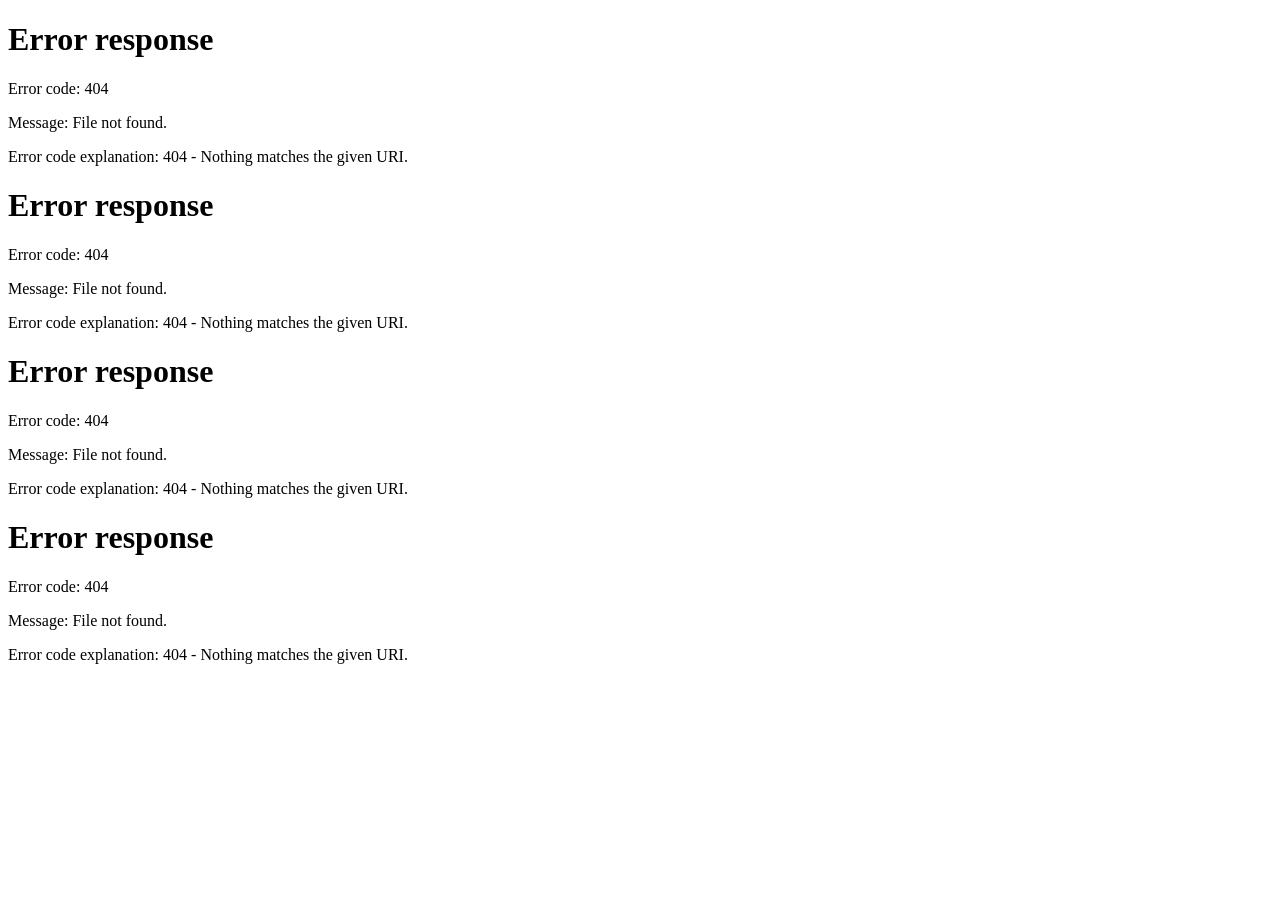
==== index.html @ 6dfda19c "chore: initital commit" ====
<!DOCTYPE html>
<html lang="en">

<head>
    <meta charset="UTF-8">
    <title>Landing Page</title>
    <link rel="stylesheet" href="style.css">
</head>

<body>
    <div id="hero"></div>
    <div id="features"></div>
    <div id="pricing"></div>
    <div id="contact"></div>
    <script>
        function loadSection(id, file) {
            fetch(file)
                .then(res => res.text())
                .then(html => {
                    document.getElementById(id).innerHTML = html;
                });
        }
        loadSection("hero", "sections/hero.html");
        loadSection("features", "sections/features.html");
        loadSection("pricing", "sections/pricing.html");
        loadSection("contact", "sections/contact.html"); 
    </script>
</body>

</html>
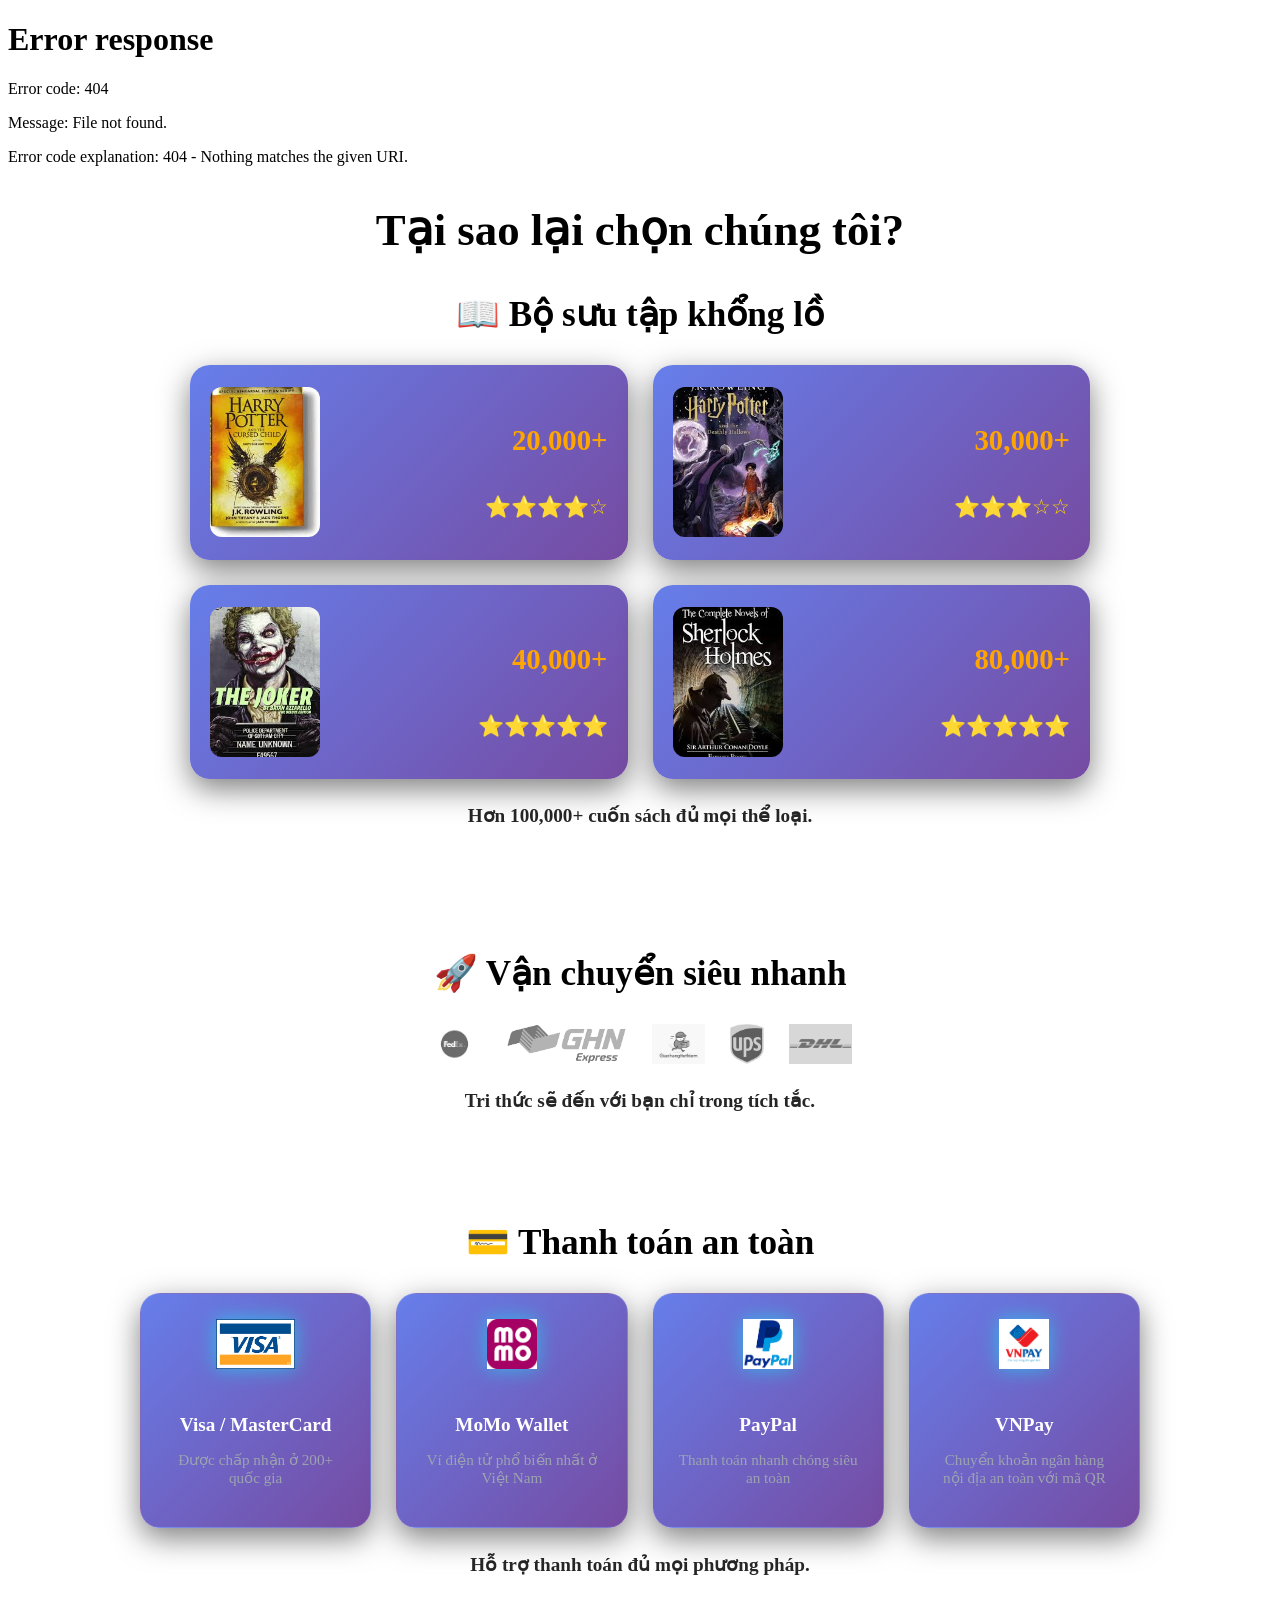
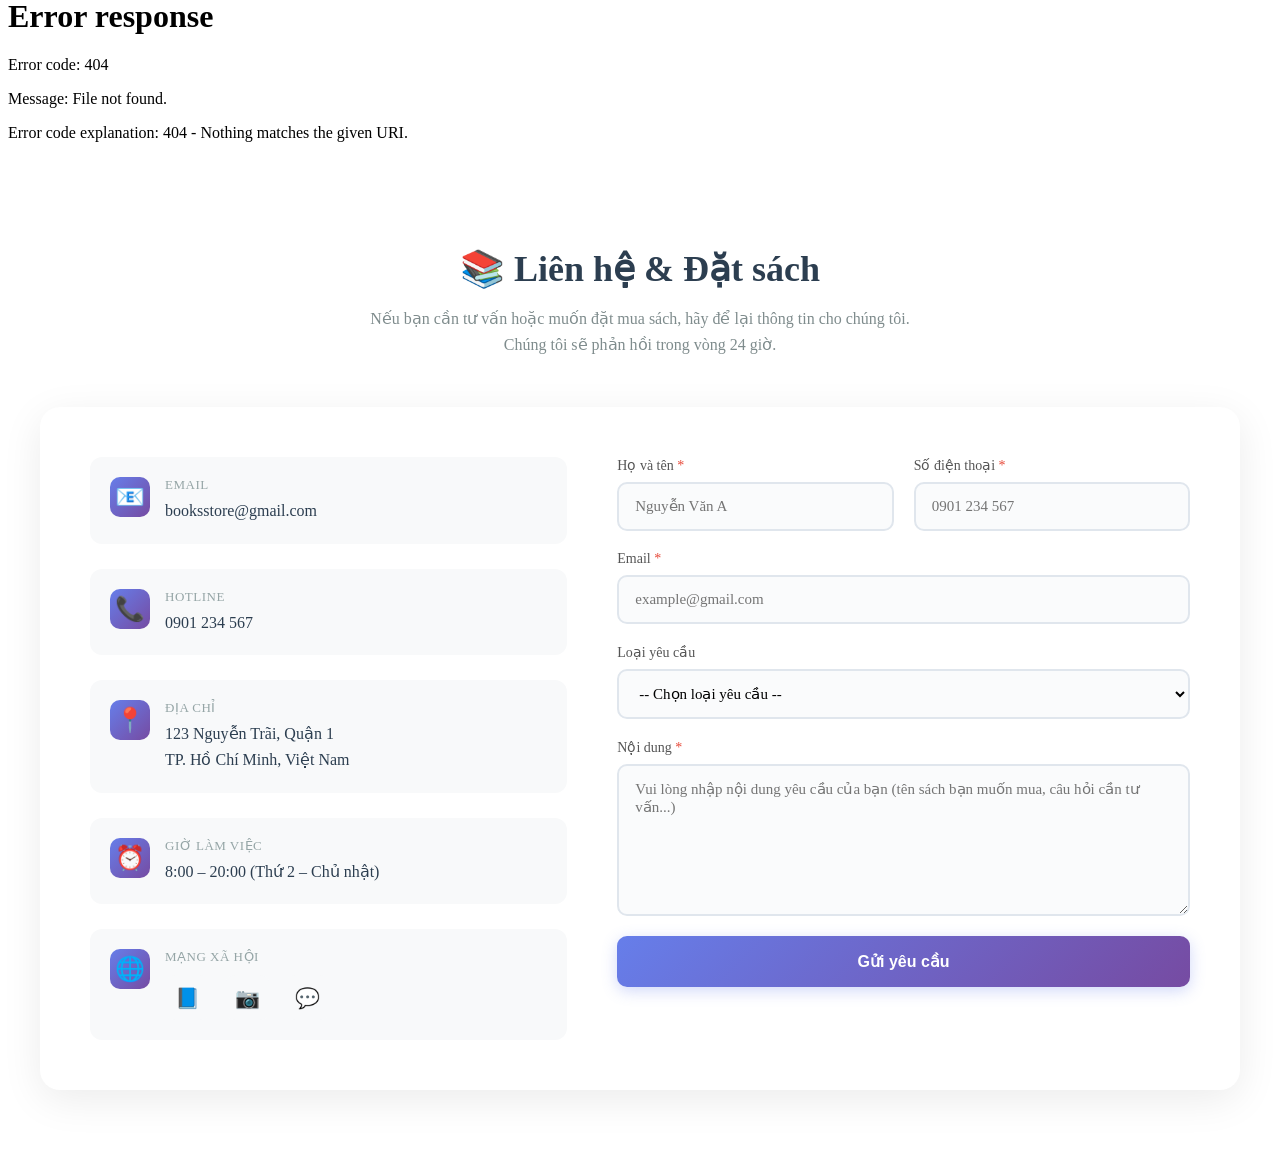
==== commit 5d2358ab: "feat: add features section" ====
--- a/index.html
+++ b/index.html
@@ -25,6 +25,8 @@
         loadSection("pricing", "sections/pricing.html");
         loadSection("contact", "sections/contact.html"); 
     </script>
+    
 </body>
 
+
 </html>
--- a/style.css
+++ b/style.css
@@ -0,0 +1,436 @@
+/* =========================
+   FEATURES SECTION
+========================= */
+/* Feature title */
+.features__title {
+  font-size: 2.8rem;
+  font-weight: bold;
+  text-align: center;
+  animation: bounce 2s infinite;
+}
+
+@keyframes bounce {
+  0%,
+  100% {
+    transform: translateY(0);
+  }
+  50% {
+    transform: translateY(-8px);
+  }
+}
+/* Feature collection */
+
+.feature__collection {
+  text-align: center;
+  margin-bottom: 60px;
+}
+
+.collection__title {
+  font-size: 2.2rem;
+  font-weight: bold;
+  margin-bottom: 30px;
+  color: black;
+}
+
+.collection__list {
+  list-style: none;
+  padding: 0;
+  margin: 0 auto;
+  display: grid;
+  grid-template-columns: repeat(auto-fit, minmax(300px, 1fr));
+  gap: 25px;
+  max-width: 900px;
+}
+
+.collection__item {
+  display: flex;
+  align-items: center;
+  justify-content: space-between;
+  background: linear-gradient(135deg, #667eea 0%, #764ba2 100%);
+  padding: 20px;
+  border-radius: 20px;
+  box-shadow: 0 10px 30px rgba(0, 0, 0, 0.5);
+  transition: 0.3s;
+}
+
+.collection__item:hover {
+  transform: translateY(-8px);
+  box-shadow: 0 20px 40px rgba(255, 165, 0, 0.3);
+}
+
+.item__img {
+  width: 110px;
+  height: 150px;
+  object-fit: cover;
+  border-radius: 12px;
+}
+
+.item__info {
+  text-align: right;
+}
+
+.item__number__sale {
+  font-size: 1.8rem;
+  font-weight: bold;
+  color: orange;
+}
+
+.item__star {
+  font-size: 1.3rem;
+  color: gold;
+}
+
+.collection__description {
+  margin-top: 25px;
+  font-size: 1.2rem;
+  font-weight: bold;
+  opacity: 0.85;
+}
+
+/*Feature delivery*/
+.delivery__title {
+  font-size: 2.2rem;
+  font-weight: bold;
+  margin-bottom: 30px;
+  color: black;
+}
+
+.feature__delivery {
+  text-align: center;
+  background: #111827;
+  padding: 30px;
+  border-radius: 20px;
+}
+
+.delivery__brands {
+  margin-top: 20px;
+  display: flex;
+  justify-content: center;
+  align-items: center;
+  gap: 25px;
+  flex-wrap: wrap;
+}
+
+.delivery__brands img {
+  height: 40px;
+  filter: grayscale(100%);
+  opacity: 0.7;
+  transition: 0.3s;
+}
+
+.delivery__brands img:hover {
+  filter: grayscale(0%);
+  opacity: 1;
+  transform: scale(1.1);
+}
+.delivery__brands {
+  overflow: hidden;
+  white-space: nowrap;
+}
+
+.delivery__brands img {
+  animation: slide 12s linear infinite;
+}
+
+.feature__delivery {
+  backdrop-filter: blur(12px);
+  background: rgba(255, 255, 255, 0.05);
+}
+.delivery__description {
+  margin-top: 25px;
+  font-size: 1.2rem;
+  font-weight: bold;
+  opacity: 0.85;
+}
+
+/* Feature payment */
+
+.payment__title {
+  font-size: 2.2rem;
+  font-weight: bold;
+  margin-bottom: 30px;
+  color: black;
+}
+
+.feature__payment {
+  text-align: center;
+  margin-top: 60px;
+}
+
+.payment__cards {
+  margin-top: 30px;
+  display: grid;
+  grid-template-columns: repeat(auto-fit, minmax(220px, 1fr));
+  gap: 25px;
+  max-width: 1000px;
+  margin-left: auto;
+  margin-right: auto;
+}
+
+.payment__card {
+  background: linear-gradient(135deg, #667eea 0%, #764ba2 100%);
+  padding: 25px;
+  border-radius: 20px;
+  box-shadow: 0 10px 30px rgba(0, 0, 0, 0.5);
+  transition: 0.3s;
+  text-align: center;
+}
+
+.payment__card:hover {
+  transform: translateY(-10px);
+  box-shadow: 0 20px 40px rgba(0, 255, 255, 0.2);
+}
+
+.payment__card img {
+  height: 50px;
+  margin-bottom: 15px;
+}
+
+.payment__card h4 {
+  font-size: 1.2rem;
+  color: white;
+  margin-bottom: 8px;
+}
+
+.payment__card p {
+  font-size: 0.95rem;
+  color: #9ca3af;
+}
+.payment__card {
+  border: 1px solid rgba(255, 255, 255, 0.1);
+}
+.payment__card {
+  backdrop-filter: blur(12px);
+}
+.payment__card img {
+  filter: drop-shadow(0 0 10px rgba(0, 255, 255, 0.5));
+}
+
+.payment__description {
+  margin-top: 25px;
+  font-size: 1.2rem;
+  font-weight: bold;
+  opacity: 0.85;
+}
+
+/* =========================
+   CONTACT SECTION
+========================= */
+
+.contact {
+  max-width: 1200px;
+  margin: 0 auto;
+  padding: 60px 20px;
+  background-color: #ffffff;
+}
+
+.contact-header {
+  text-align: center;
+  margin-bottom: 50px;
+}
+
+.contact-header h2 {
+  font-size: 36px;
+  color: #2c3e50;
+  margin-bottom: 12px;
+  font-weight: 600;
+}
+
+.contact-header p {
+  font-size: 16px;
+  color: #7f8c8d;
+  line-height: 1.6;
+}
+
+/* Layout Container */
+.contact-container {
+  display: grid;
+  grid-template-columns: 1fr 1.2fr;
+  gap: 50px;
+  background: #ffffff;
+  border-radius: 20px;
+  box-shadow: 0 10px 40px rgba(0, 0, 0, 0.08);
+  padding: 50px;
+}
+
+/* Thông tin liên hệ */
+.contact-info {
+  display: flex;
+  flex-direction: column;
+  gap: 25px;
+}
+
+.info-item {
+  display: flex;
+  align-items: flex-start;
+  gap: 15px;
+  padding: 20px;
+  background: #f8f9fa;
+  border-radius: 12px;
+  transition: all 0.3s ease;
+}
+
+.info-item:hover {
+  background: #e8f4f8;
+  transform: translateX(5px);
+}
+
+.info-icon {
+  font-size: 24px;
+  min-width: 40px;
+  height: 40px;
+  display: flex;
+  align-items: center;
+  justify-content: center;
+  background: linear-gradient(135deg, #667eea 0%, #764ba2 100%);
+  border-radius: 10px;
+  color: white;
+}
+
+.info-content {
+  flex: 1;
+}
+
+.info-label {
+  font-size: 13px;
+  color: #95a5a6;
+  text-transform: uppercase;
+  letter-spacing: 0.5px;
+  margin-bottom: 5px;
+  font-weight: 500;
+}
+
+.info-value {
+  font-size: 16px;
+  color: #2c3e50;
+  font-weight: 500;
+  line-height: 1.6;
+}
+
+/* Form liên hệ */
+.contact-form {
+  display: flex;
+  flex-direction: column;
+  gap: 20px;
+}
+
+.form-group {
+  display: flex;
+  flex-direction: column;
+  gap: 8px;
+}
+
+.form-group label {
+  font-size: 14px;
+  color: #555;
+  font-weight: 500;
+}
+
+.form-group label span {
+  color: #e74c3c;
+}
+
+.form-group input,
+.form-group textarea,
+.form-group select {
+  padding: 14px 16px;
+  border: 2px solid #e0e6ed;
+  border-radius: 10px;
+  font-size: 15px;
+  font-family: inherit;
+  transition: all 0.3s ease;
+  background: #fafbfc;
+}
+
+.form-group input:focus,
+.form-group textarea:focus,
+.form-group select:focus {
+  outline: none;
+  border-color: #667eea;
+  background: #ffffff;
+  box-shadow: 0 0 0 4px rgba(102, 126, 234, 0.1);
+}
+
+.form-group textarea {
+  resize: vertical;
+  min-height: 120px;
+  font-family: inherit;
+}
+
+.form-row {
+  display: grid;
+  grid-template-columns: 1fr 1fr;
+  gap: 20px;
+}
+
+/* Button */
+.submit-btn {
+  padding: 16px 32px;
+  background: linear-gradient(135deg, #667eea 0%, #764ba2 100%);
+  color: #ffffff;
+  border: none;
+  border-radius: 10px;
+  font-size: 16px;
+  font-weight: 600;
+  cursor: pointer;
+  transition: all 0.3s ease;
+  box-shadow: 0 4px 15px rgba(102, 126, 234, 0.3);
+}
+
+.submit-btn:hover {
+  transform: translateY(-2px);
+  box-shadow: 0 6px 20px rgba(102, 126, 234, 0.4);
+}
+
+.submit-btn:active {
+  transform: translateY(0);
+}
+
+/* Social Links */
+.social-links {
+  display: flex;
+  gap: 15px;
+  margin-top: 10px;
+}
+
+.social-link {
+  width: 45px;
+  height: 45px;
+  display: flex;
+  align-items: center;
+  justify-content: center;
+  background: #f8f9fa;
+  border-radius: 10px;
+  color: #667eea;
+  font-size: 20px;
+  transition: all 0.3s ease;
+  text-decoration: none;
+}
+
+.social-link:hover {
+  background: linear-gradient(135deg, #667eea 0%, #764ba2 100%);
+  color: white;
+  transform: translateY(-3px);
+}
+
+/* Responsive */
+@media (max-width: 968px) {
+  .contact-container {
+    grid-template-columns: 1fr;
+    padding: 40px 30px;
+  }
+
+  .form-row {
+    grid-template-columns: 1fr;
+  }
+}
+
+@media (max-width: 576px) {
+  .contact-header h2 {
+    font-size: 28px;
+  }
+
+  .contact-container {
+    padding: 30px 20px;
+  }
+}
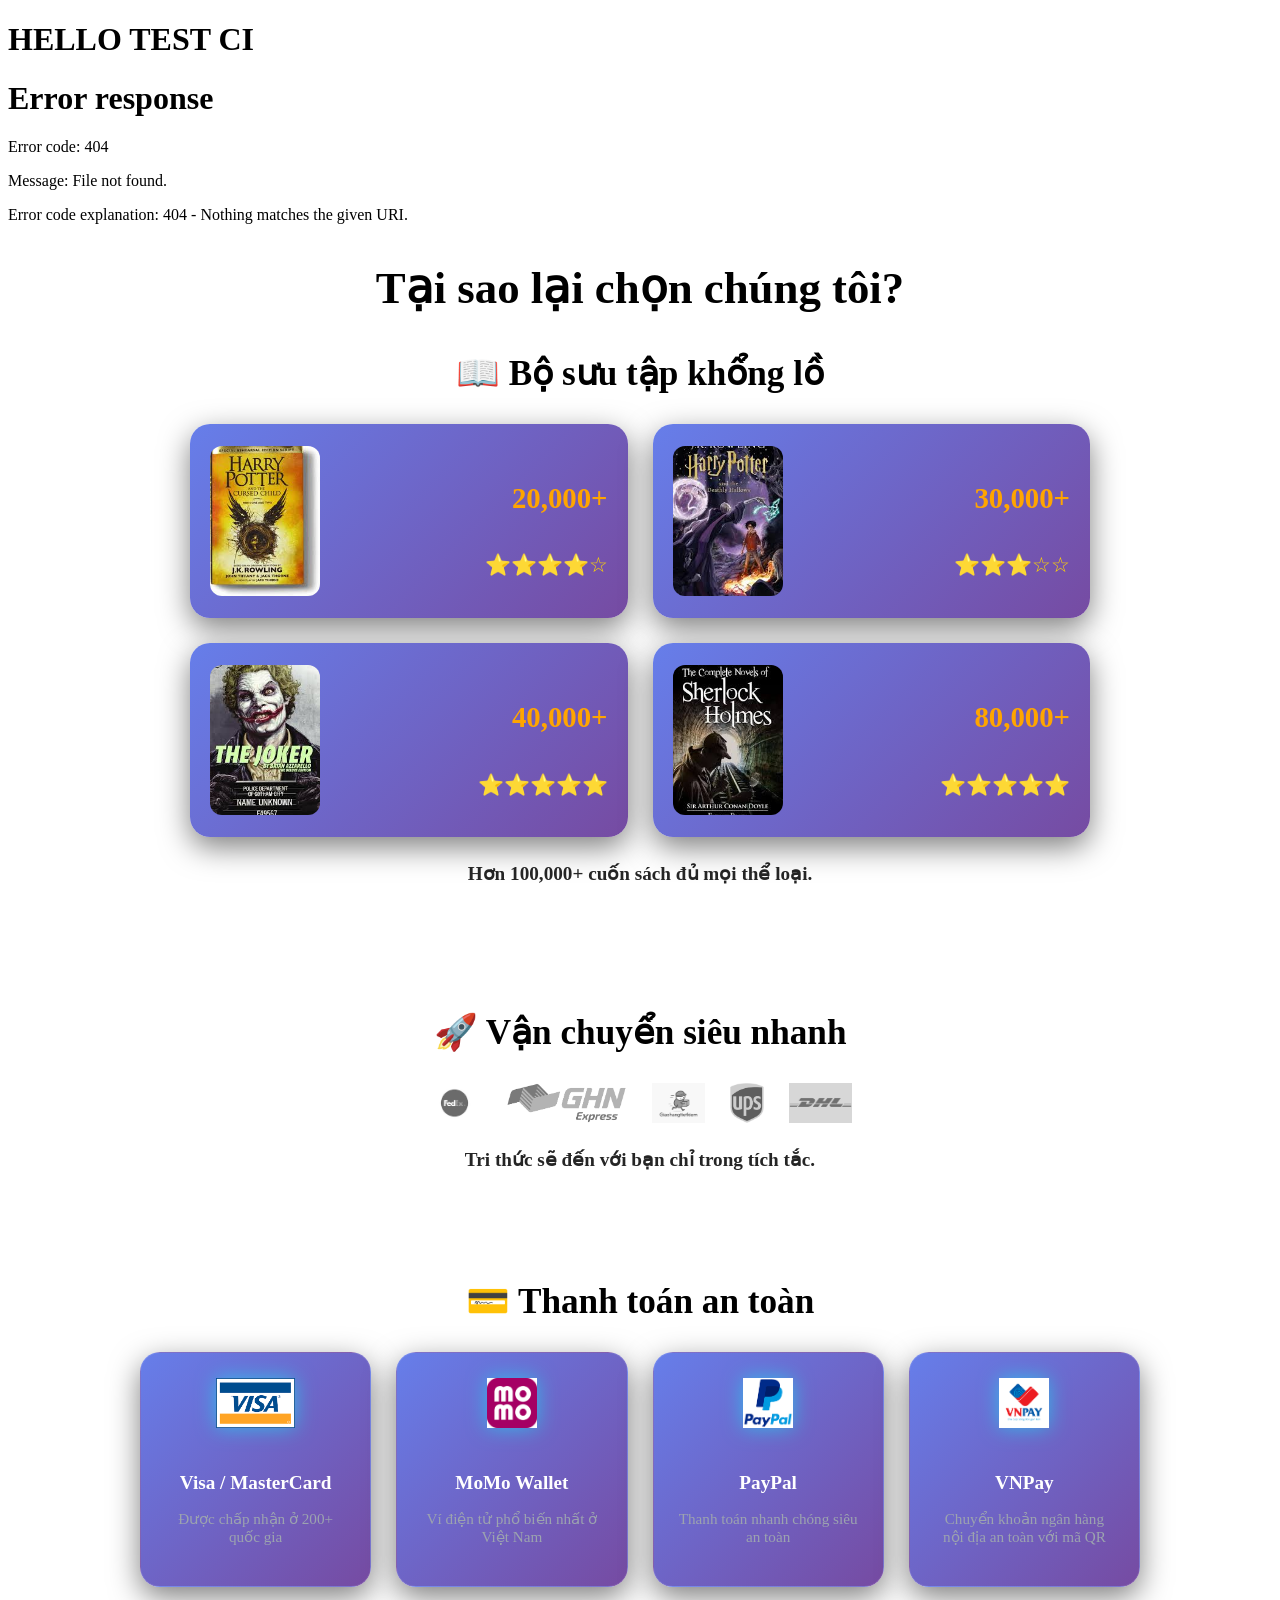
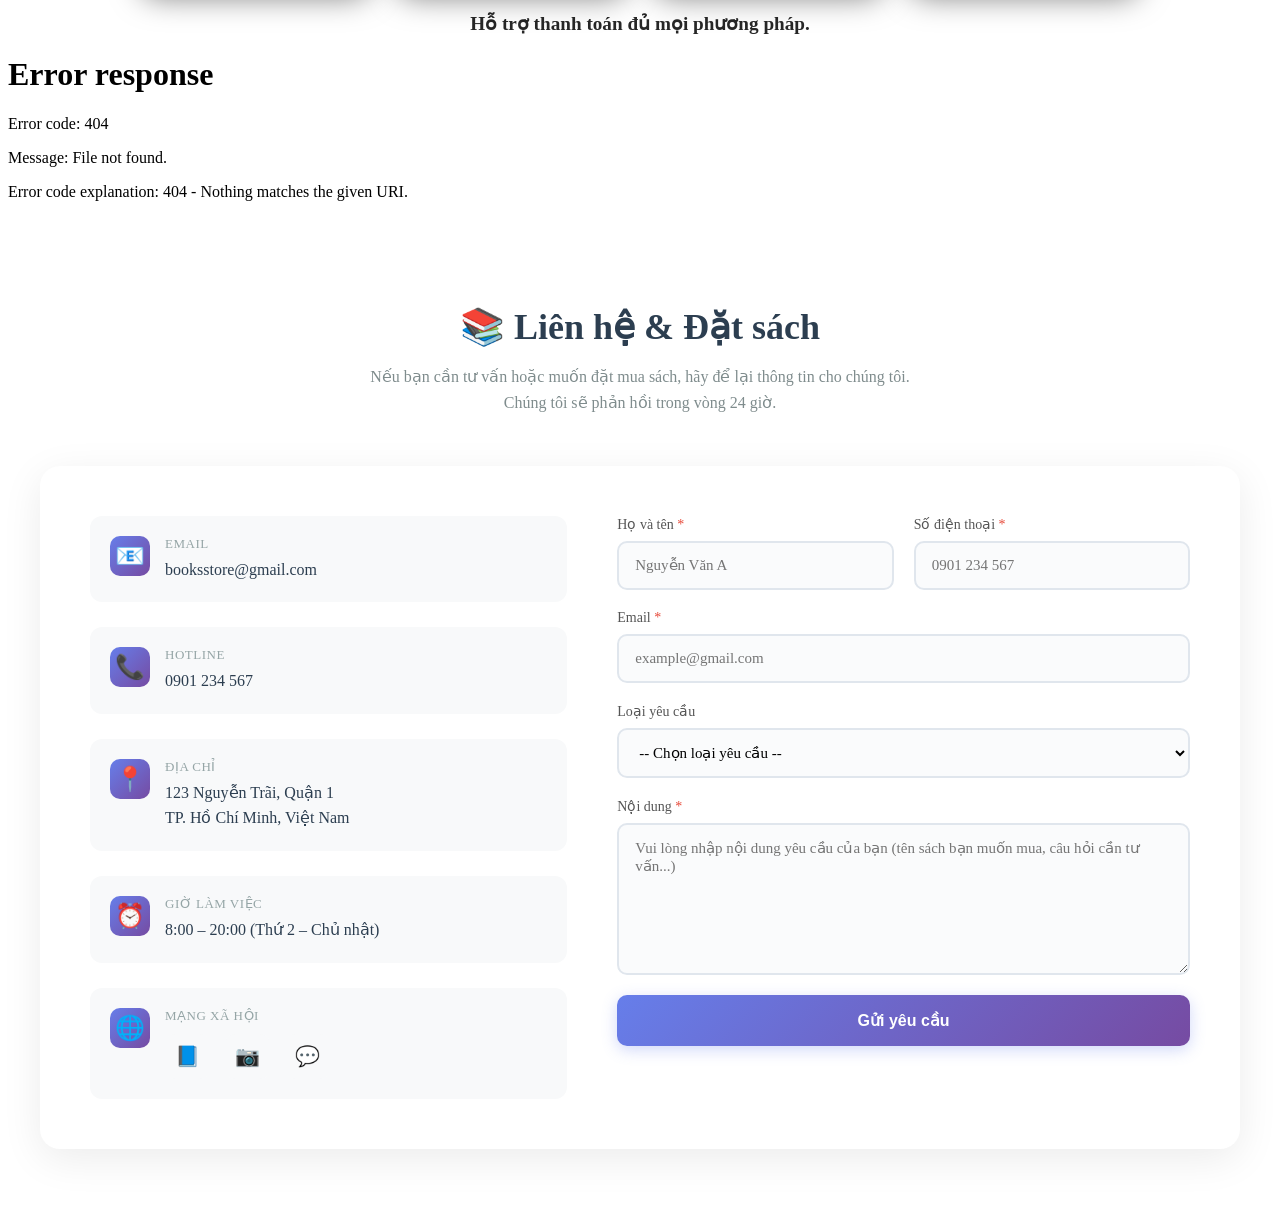
==== commit 31c619b5: "ops: test CI pipeline" ====
--- a/index.html
+++ b/index.html
@@ -8,6 +8,7 @@
 </head>
 
 <body>
+    <h1>HELLO TEST CI</h1>
     <div id="hero"></div>
     <div id="features"></div>
     <div id="pricing"></div>
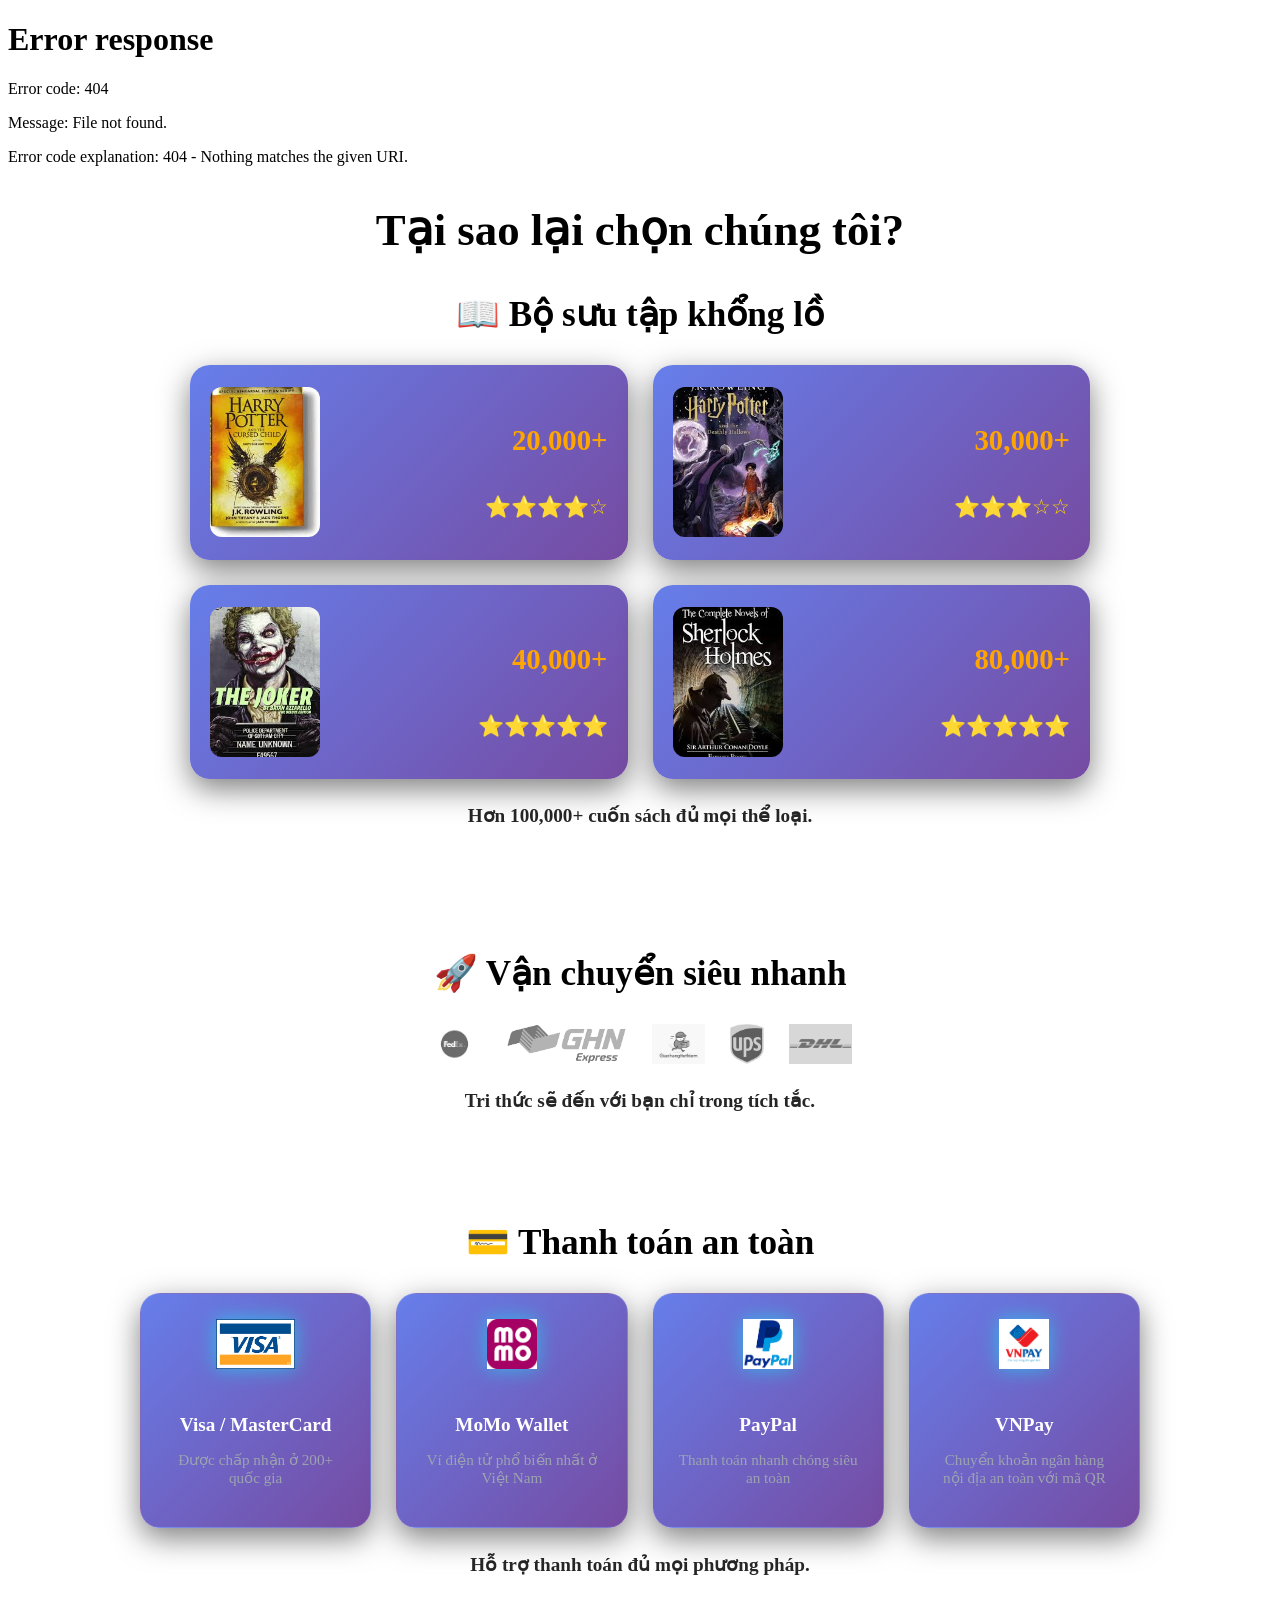
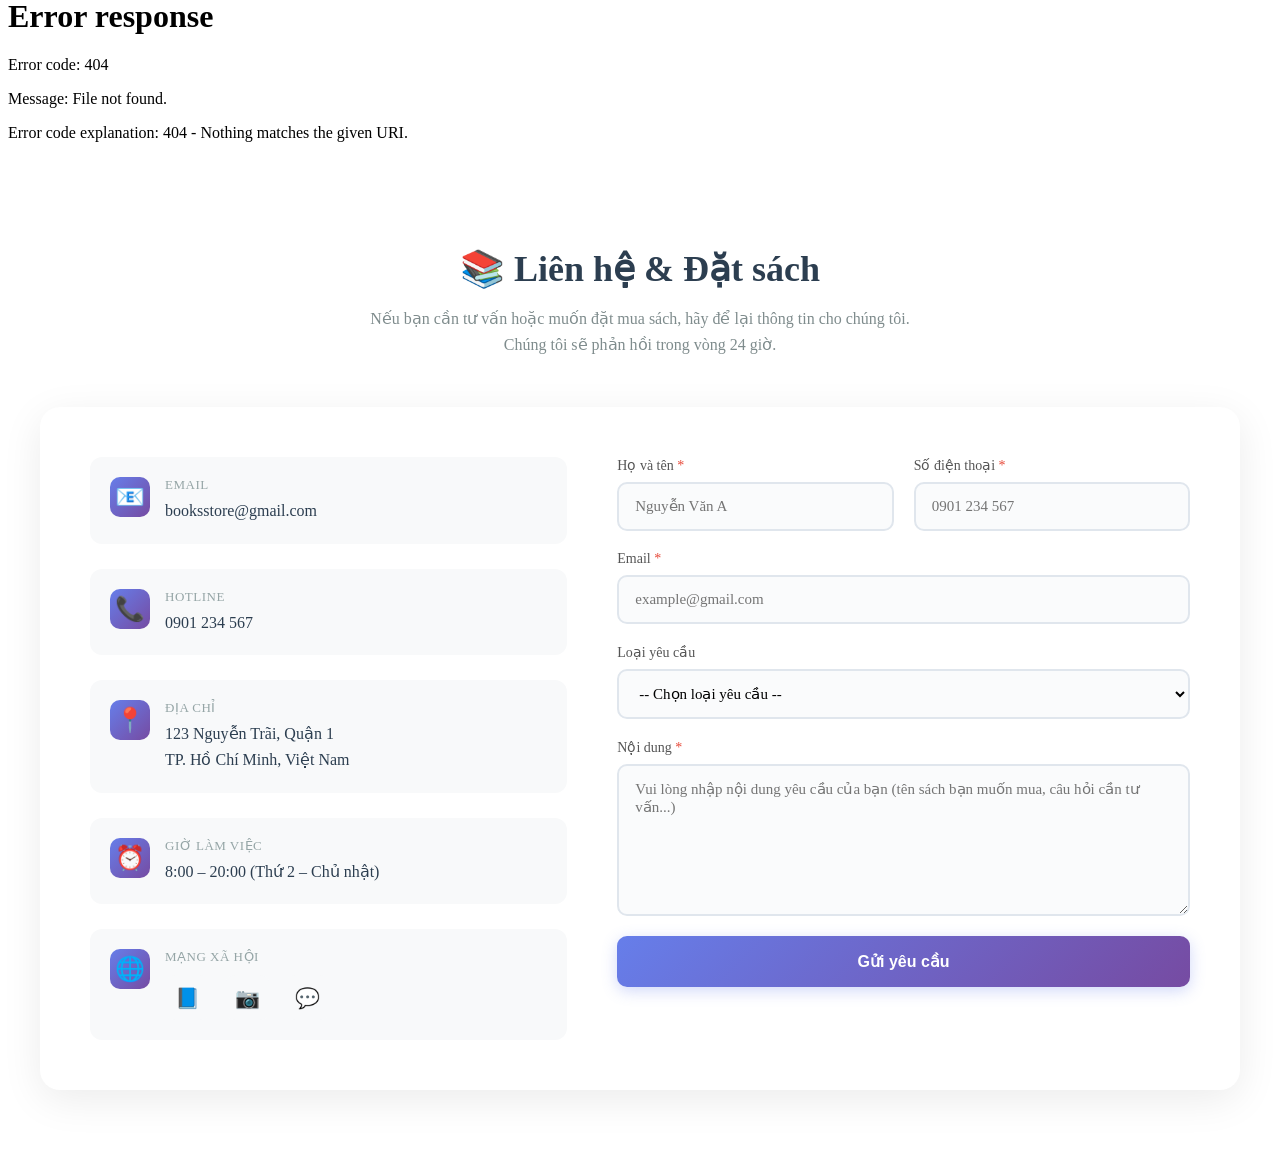
==== commit 6f07eef1: "fix: fix index.html to pass CI" ====
--- a/index.html
+++ b/index.html
@@ -8,7 +8,6 @@
 </head>
 
 <body>
-    <h1>HELLO TEST CI</h1>
     <div id="hero"></div>
     <div id="features"></div>
     <div id="pricing"></div>
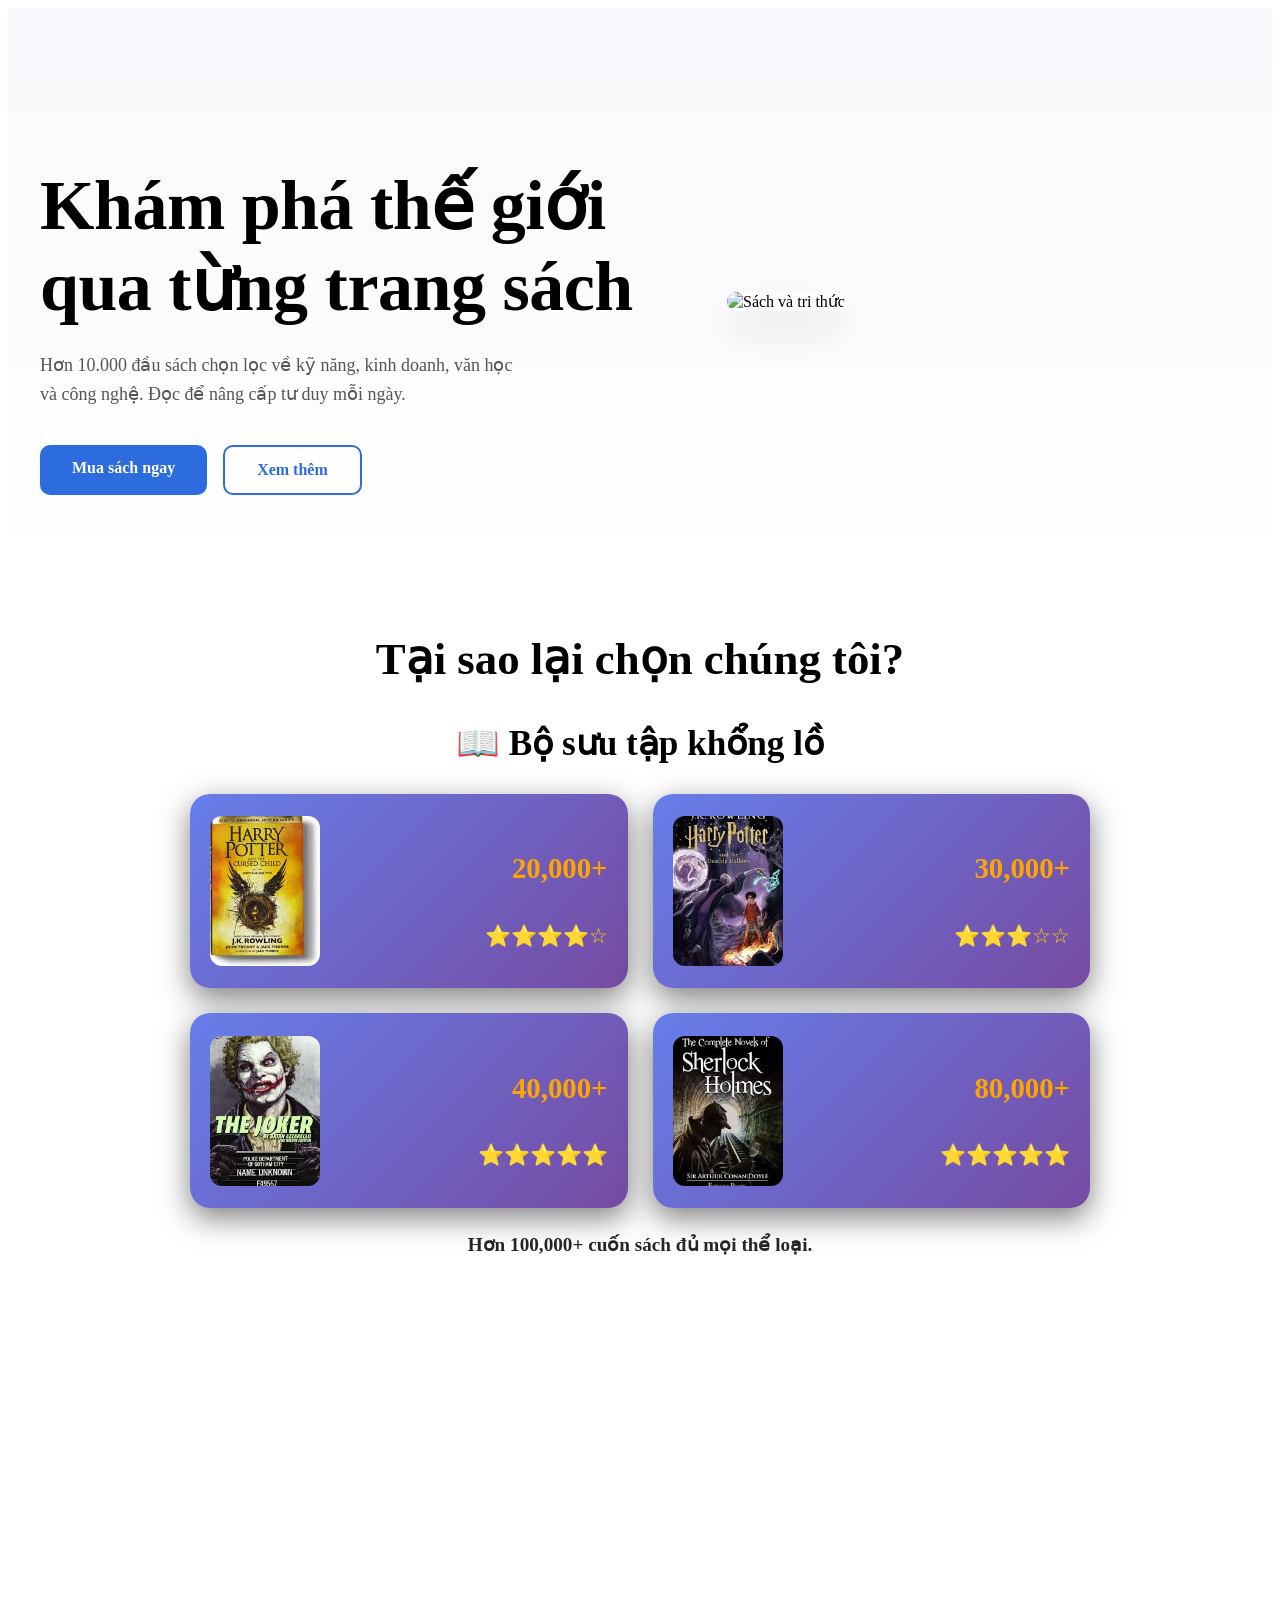
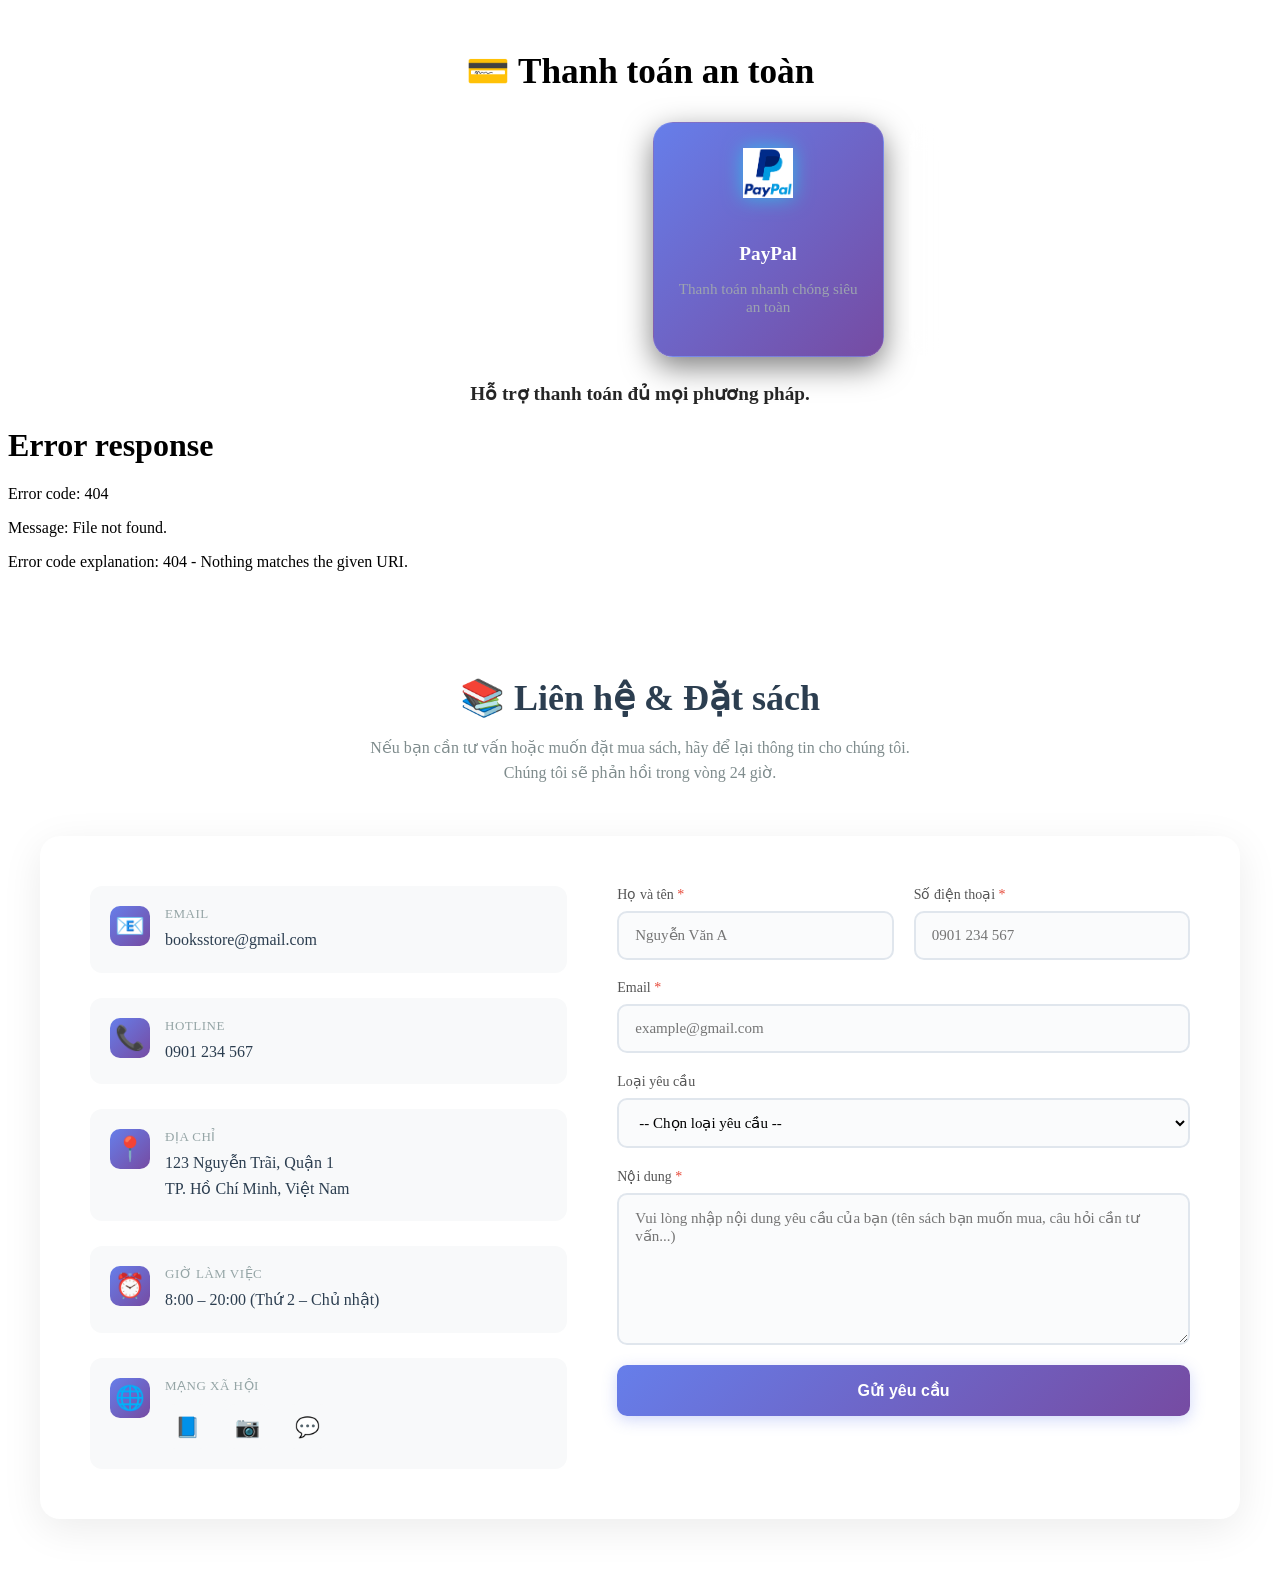
==== commit ecb0fa59: "chore(index): update page title" ====
--- a/index.html
+++ b/index.html
@@ -3,7 +3,7 @@
 
 <head>
     <meta charset="UTF-8">
-    <title>Landing Page</title>
+    <title>Landing Page Web</title>
     <link rel="stylesheet" href="style.css">
 </head>
 
--- a/style.css
+++ b/style.css
@@ -434,3 +434,124 @@
     padding: 30px 20px;
   }
 }
+
+.hero {
+  background: linear-gradient(180deg, #f8f9fc, #ffffff);
+}
+
+.hero-container {
+  max-width: 1200px;
+  margin: 0 auto;
+  padding: 100px 24px;
+  display: grid;
+  grid-template-columns: 1.1fr 0.9fr;
+  align-items: center;
+  gap: 60px;
+}
+
+/* TEXT */
+.hero-content h1 {
+  font-size: 70px;
+  font-weight: 700;
+  line-height: 1.15;
+  margin-bottom: 24px;
+}
+
+.hero-content p {
+  font-size: 18px;
+  line-height: 1.6;
+  color: #555;
+  max-width: 480px;
+  margin-bottom: 36px;
+}
+
+/* BUTTONS */
+.hero-actions {
+  display: flex;
+  gap: 16px;
+}
+
+.btn {
+  padding: 14px 32px;
+  border-radius: 10px;
+  font-weight: 600;
+  text-decoration: none;
+  transition: all 0.2s ease;
+}
+
+.btn.primary {
+  background-color: #2d6cdf;
+  color: #fff;
+}
+
+.btn.primary:hover {
+  background-color: #1f56b8;
+}
+
+.btn.secondary {
+  border: 2px solid #2d6cdf;
+  color: #2d6cdf;
+}
+
+.btn.secondary:hover {
+  background-color: #eef3ff;
+}
+
+/* IMAGE */
+.hero-image img {
+  width: 100%;
+  max-width: 800px;
+  border-radius: 18px;
+  box-shadow: 0 20px 40px rgba(0, 0, 0, 0.12);
+  object-fit: cover;
+}
+
+/* RESPONSIVE */
+@media (max-width: 900px) {
+  .hero-container {
+    grid-template-columns: 1fr;
+    text-align: center;
+  }
+
+  .hero-content p {
+    margin-left: auto;
+    margin-right: auto;
+  }
+
+  .hero-actions {
+    justify-content: center;
+  }
+
+  .hero-image img {
+    margin: 0 auto;
+  }
+}
+
+@keyframes fadeUp {
+  from {
+    opacity: 0;
+    transform: translateY(30px);
+  }
+  to {
+    opacity: 1;
+    transform: translateY(0);
+  }
+}
+.fade-up > * {
+  opacity: 0;
+  animation: fadeUp 0.8s ease-out forwards;
+}
+.delay-1 {
+  animation-delay: 0.2s;
+}
+
+.delay-2 {
+  animation-delay: 0.4s;
+}
+
+.delay-3 {
+  animation-delay: 0.6s;
+}
+.hero-content h1 {
+  letter-spacing: -0.5px;
+}
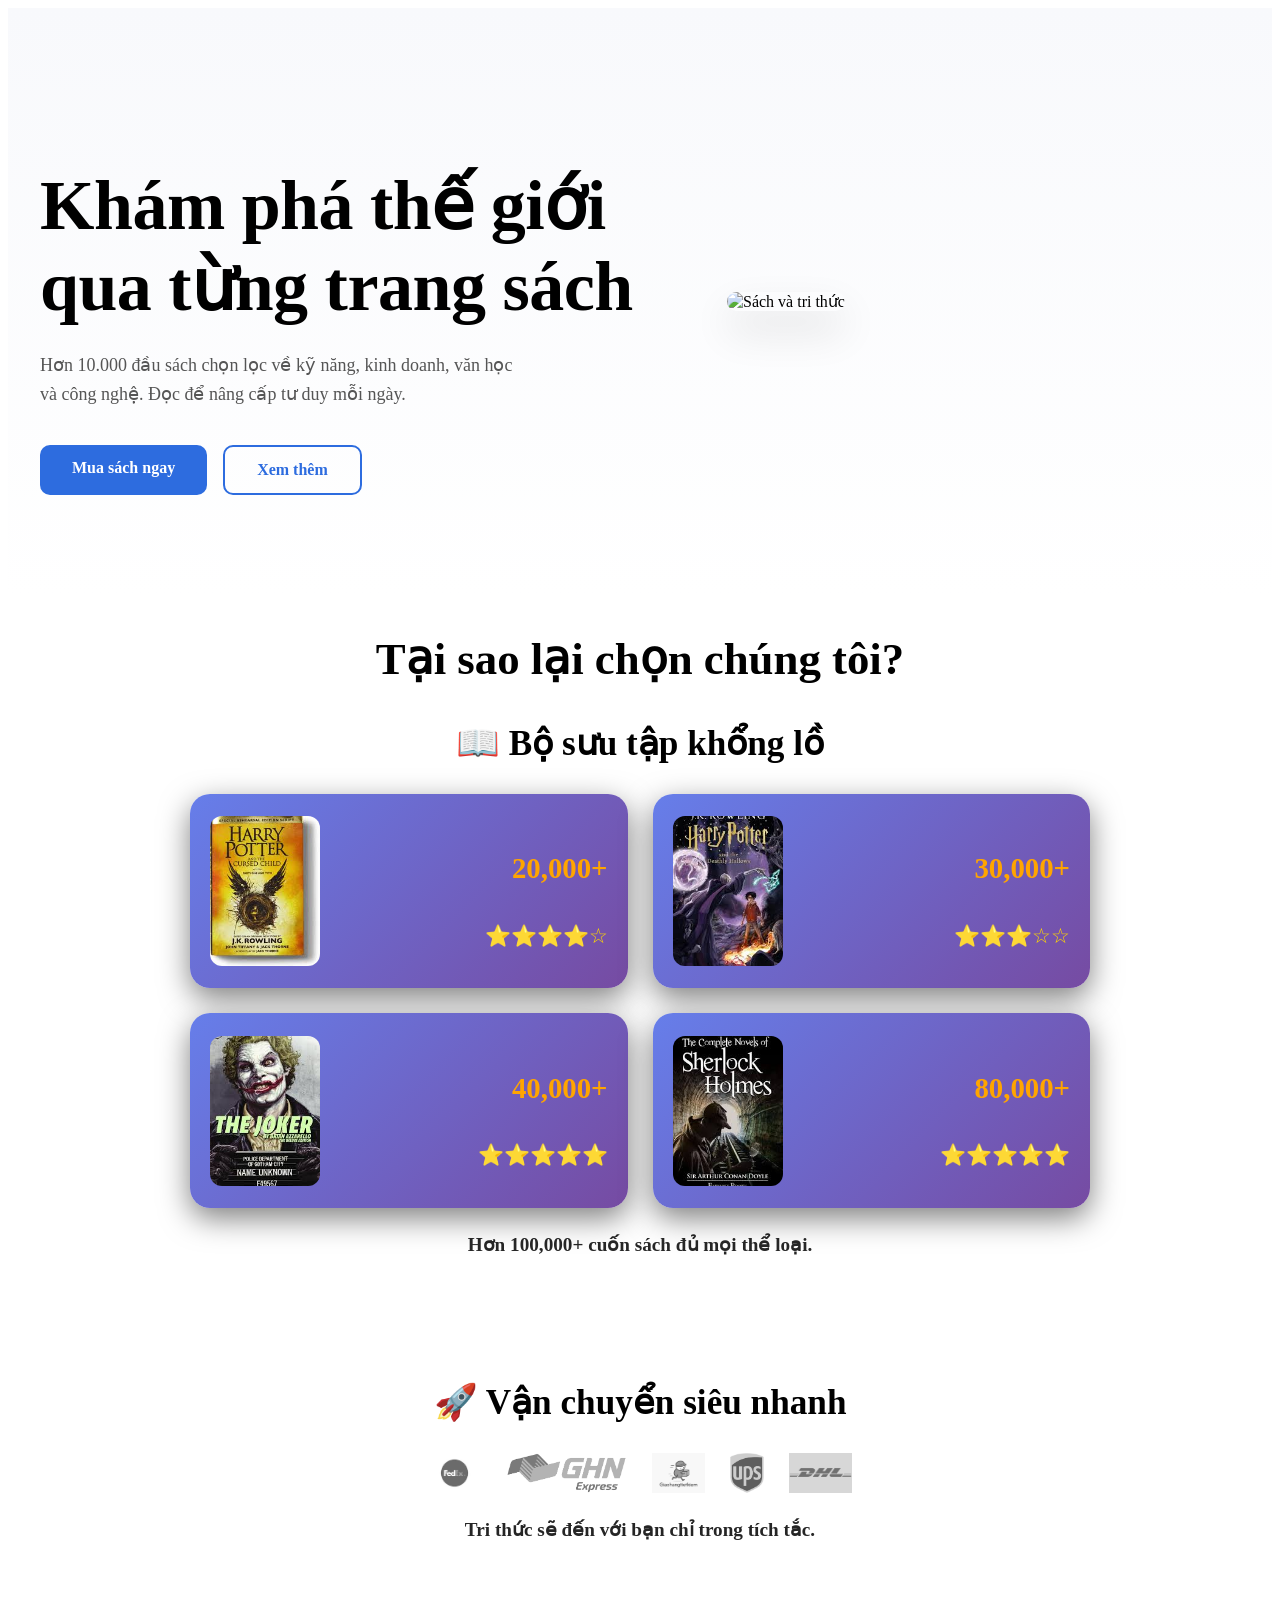
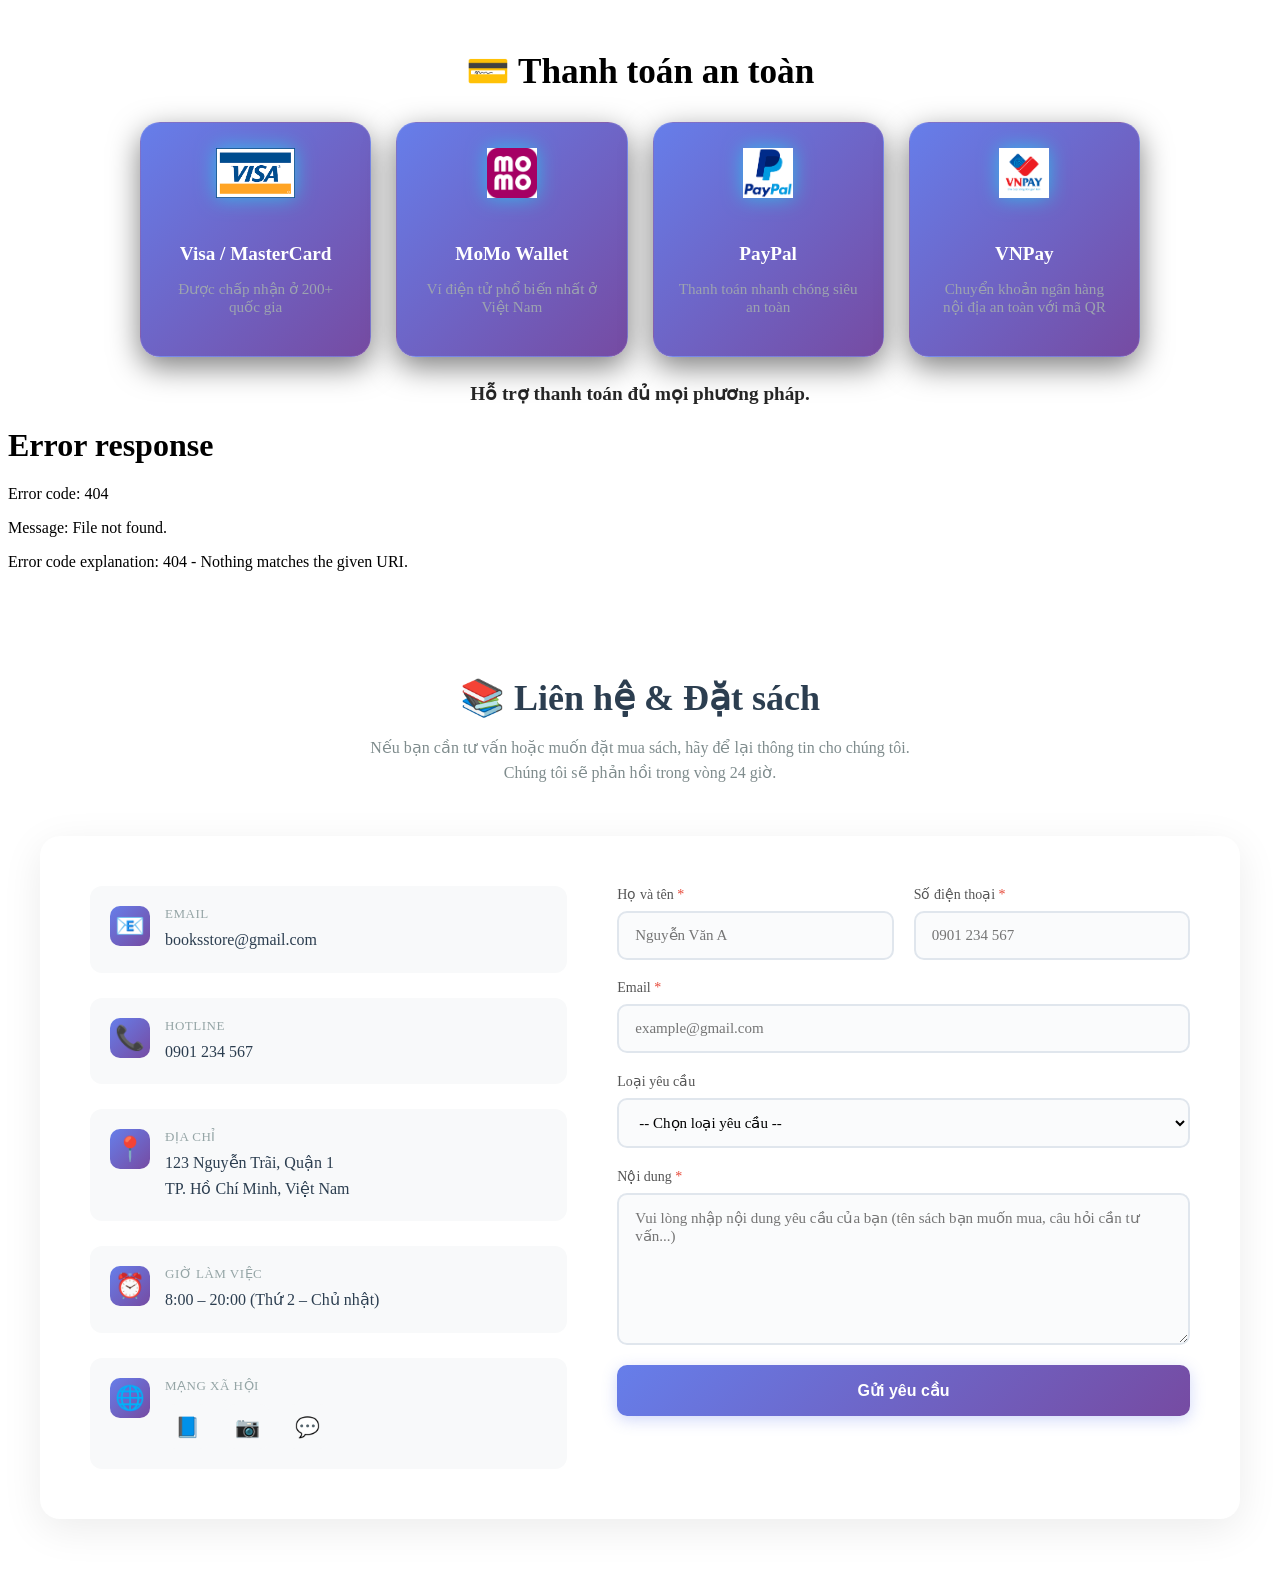
==== commit 31f6d65a: "docs: update title in file index.html" ====
--- a/index.html
+++ b/index.html
@@ -3,7 +3,7 @@
 
 <head>
     <meta charset="UTF-8">
-    <title>Landing Page Web</title>
+    <title>Landing Page Web bán sách - Nhóm 5</title>
     <link rel="stylesheet" href="style.css">
 </head>
 
@@ -25,8 +25,6 @@
         loadSection("pricing", "sections/pricing.html");
         loadSection("contact", "sections/contact.html"); 
     </script>
-    
 </body>
 
-
 </html>
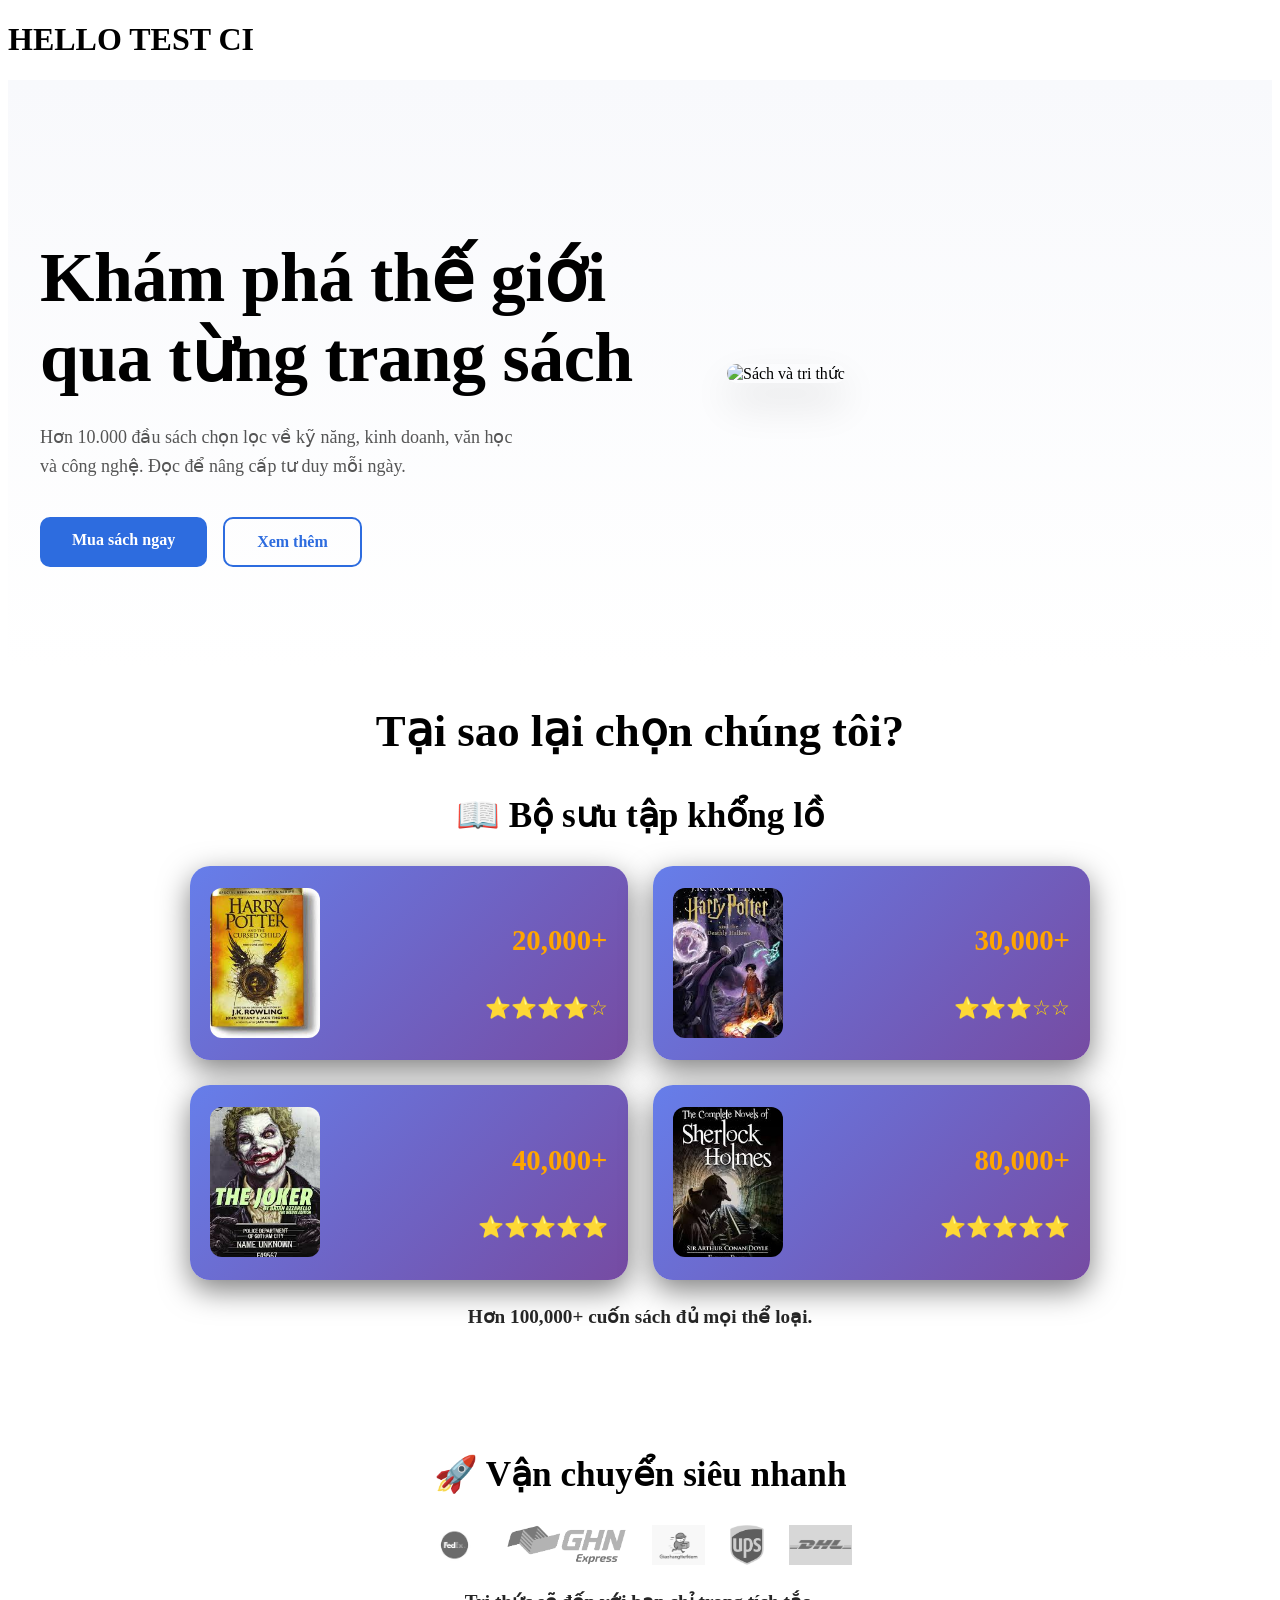
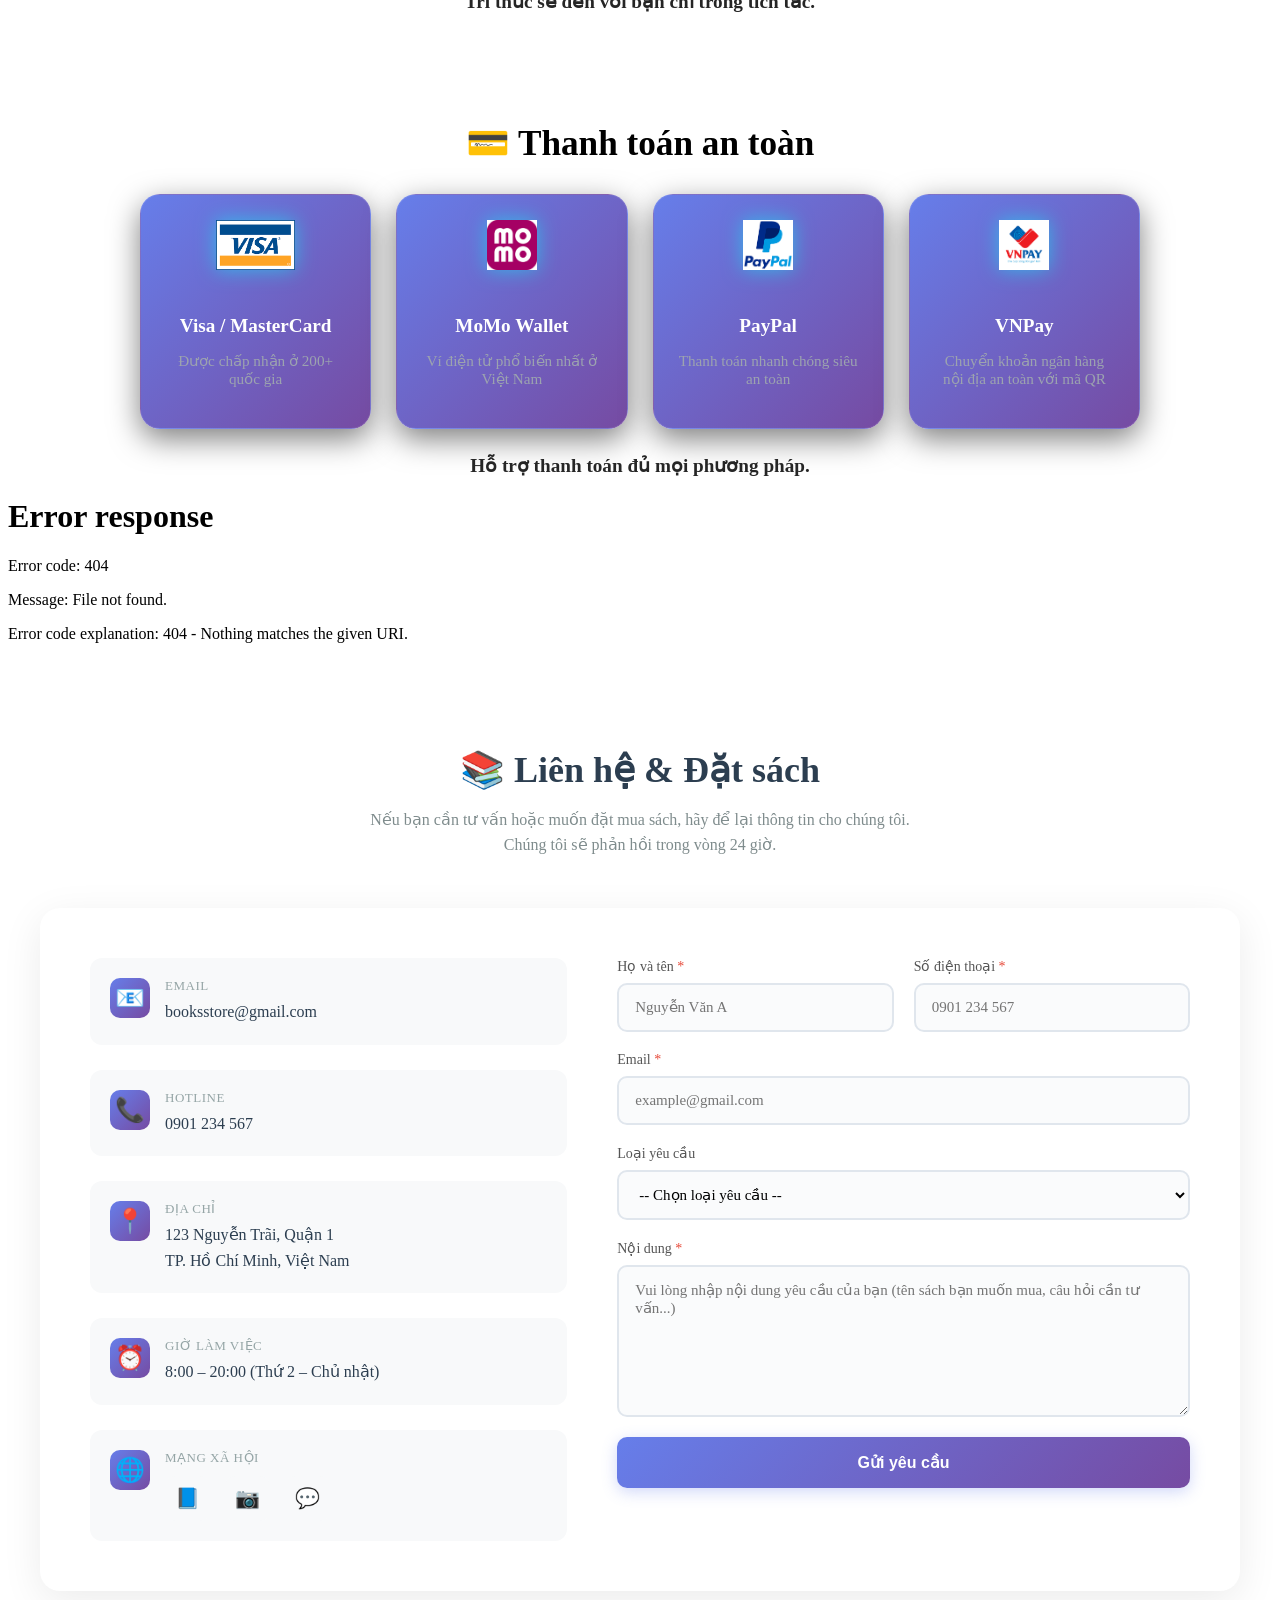
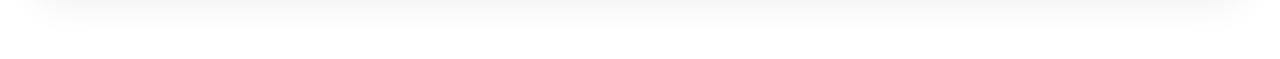
==== commit 5c2b9d17: "Merge pull request #9 from khoaduong26/feature/contact-section Feature/contact section" ====
--- a/index.html
+++ b/index.html
@@ -8,6 +8,7 @@
 </head>
 
 <body>
+    <h1>HELLO TEST CI</h1>
     <div id="hero"></div>
     <div id="features"></div>
     <div id="pricing"></div>
@@ -25,6 +26,8 @@
         loadSection("pricing", "sections/pricing.html");
         loadSection("contact", "sections/contact.html"); 
     </script>
+    
 </body>
 
+
 </html>
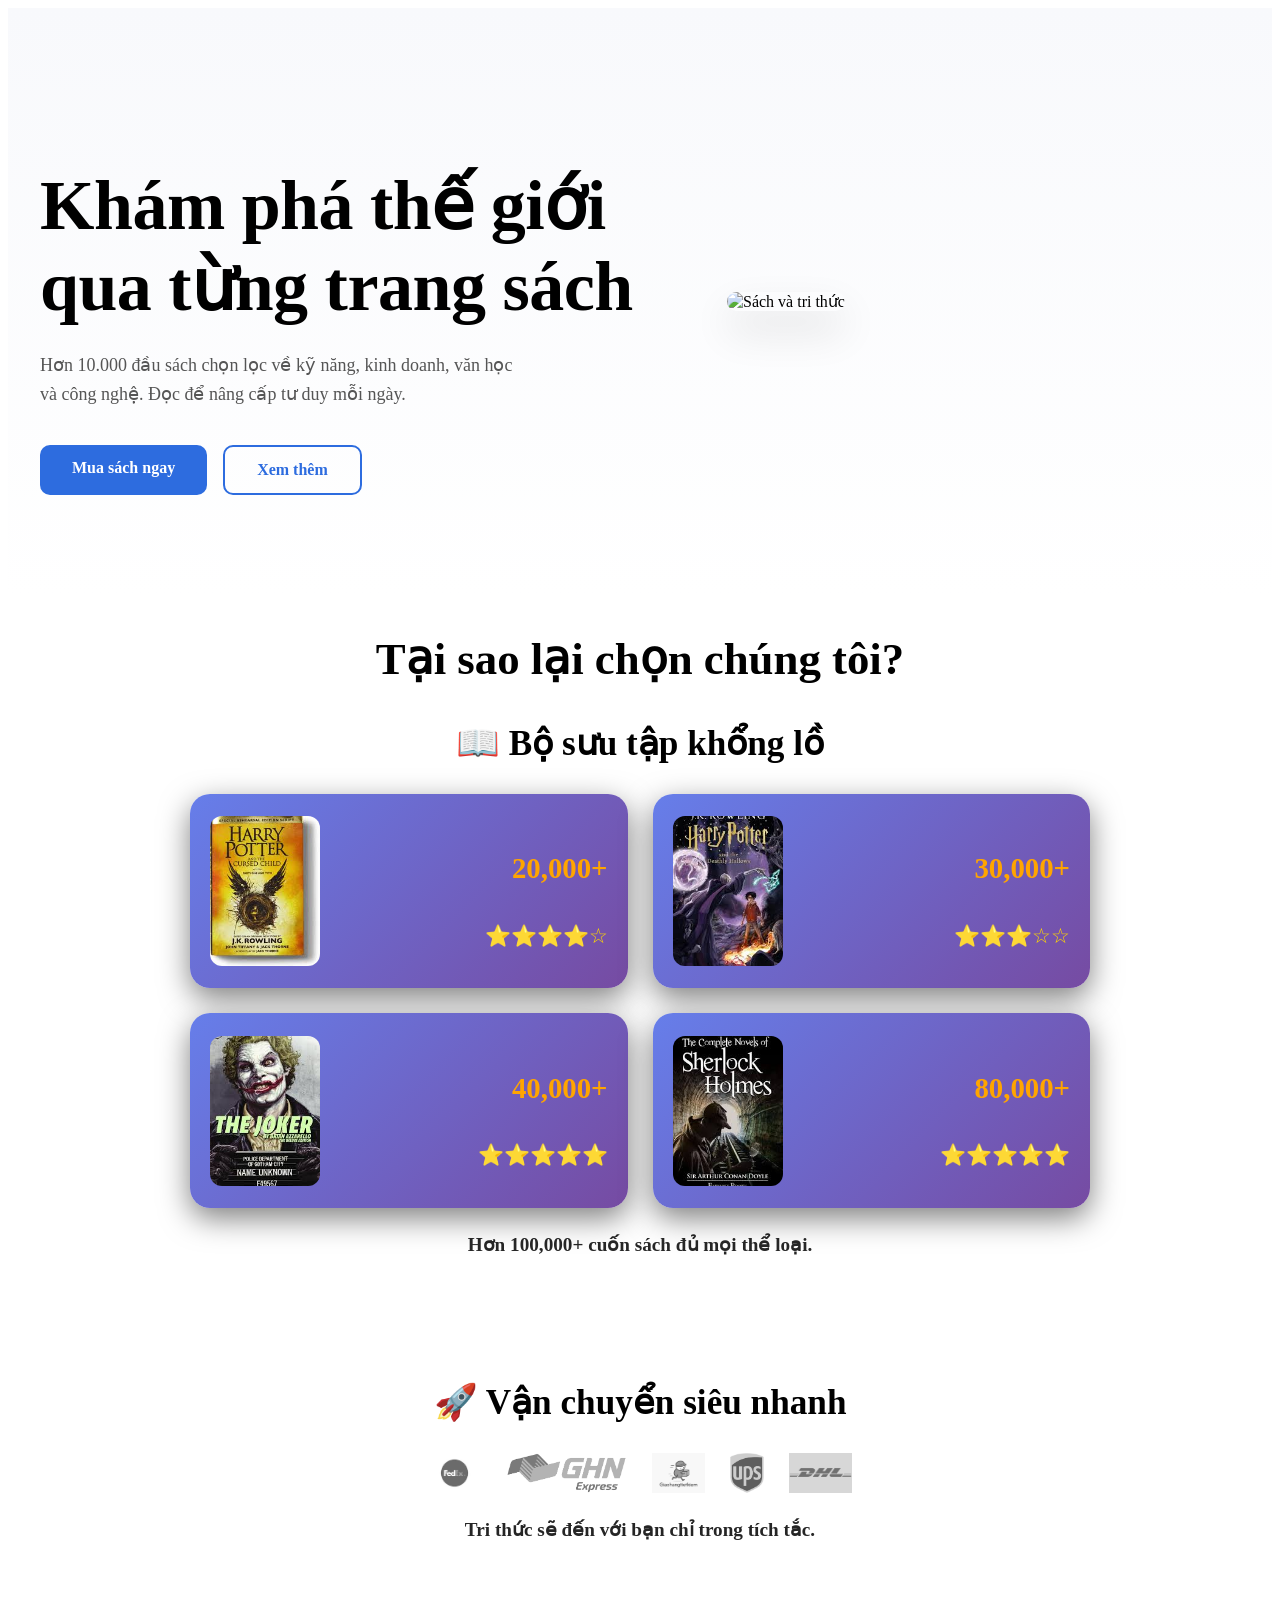
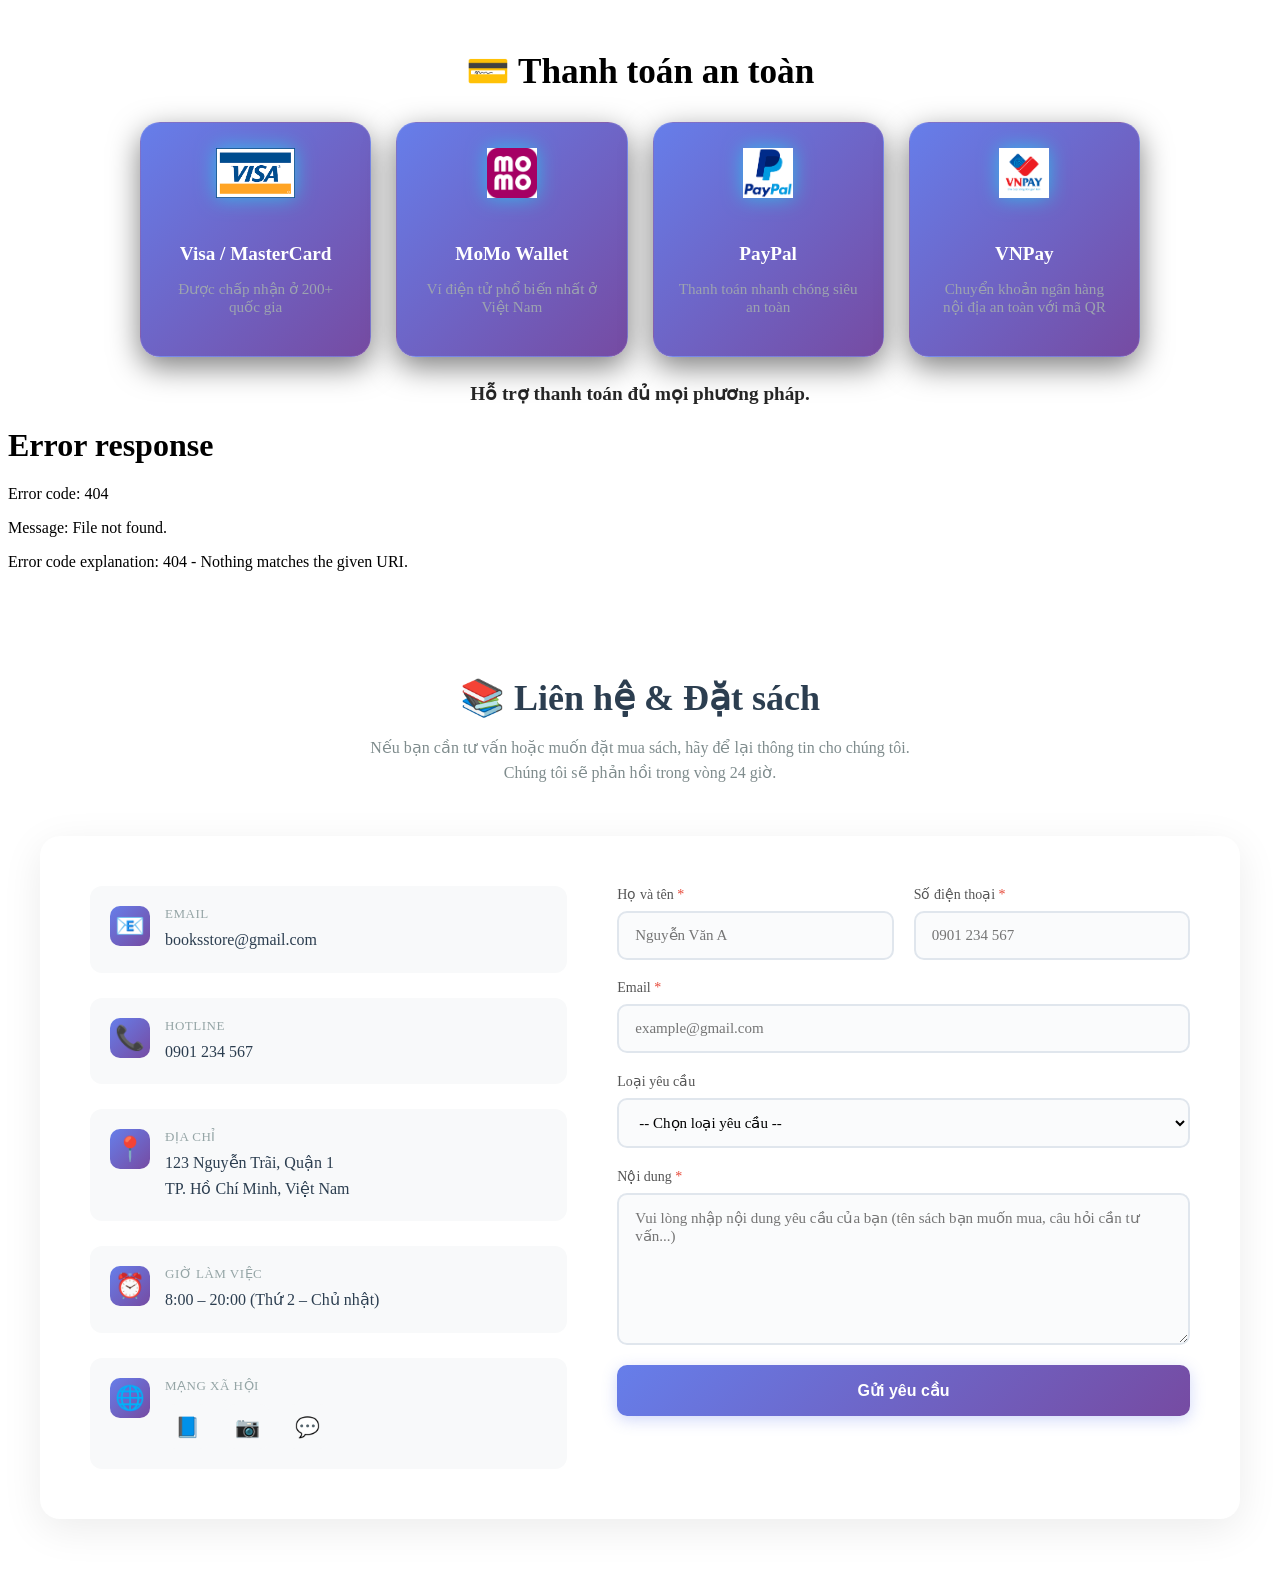
==== commit a2d27f7b: "Merge branch 'develop' into feature/hero-section" ====
--- a/index.html
+++ b/index.html
@@ -8,7 +8,6 @@
 </head>
 
 <body>
-    <h1>HELLO TEST CI</h1>
     <div id="hero"></div>
     <div id="features"></div>
     <div id="pricing"></div>
